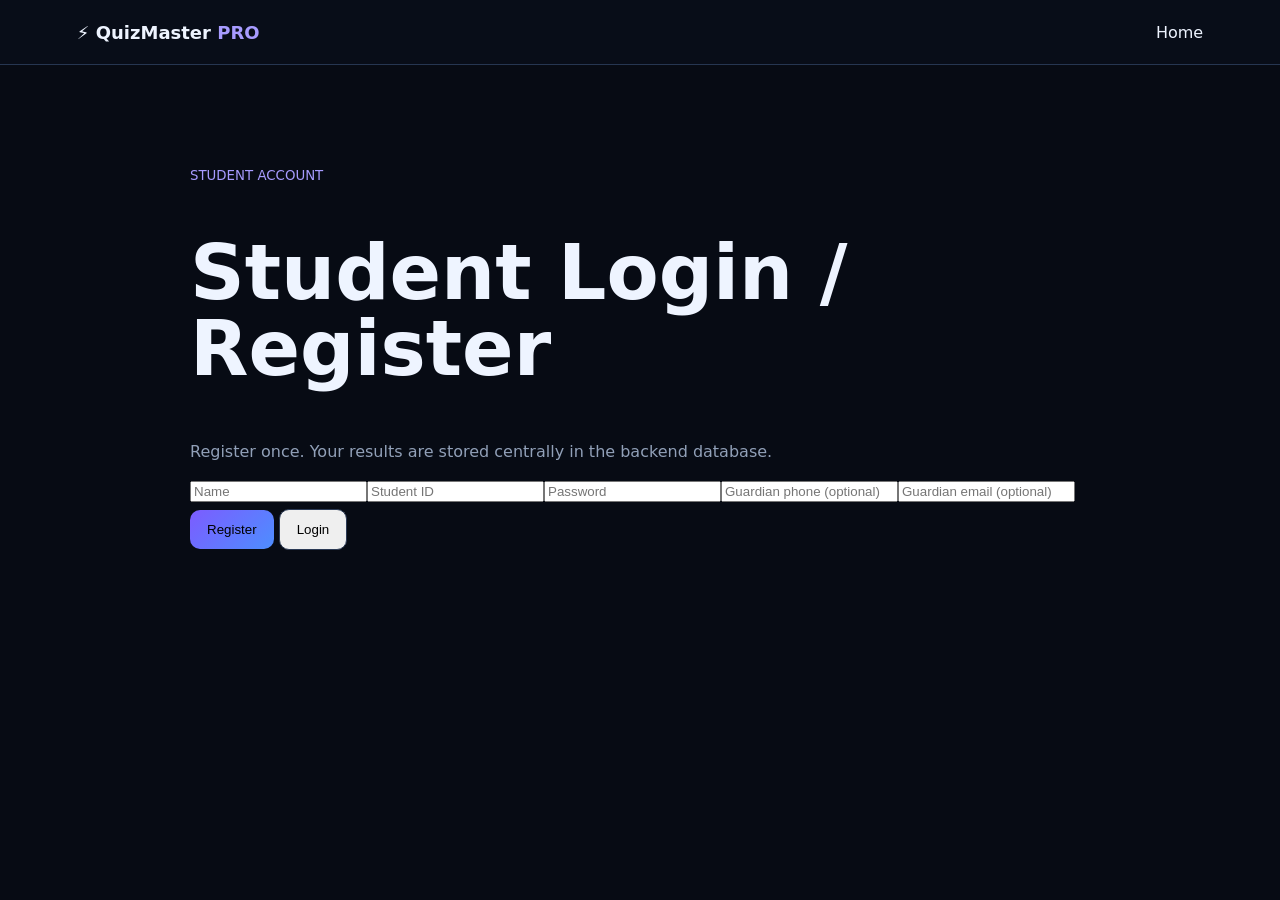
==== frontend/student.html @ 4ca925cd "Add files via upload" ====
<!doctype html><html><head><meta name="viewport" content="width=device-width,initial-scale=1"><title>Student Portal</title><link rel="stylesheet" href="style.css"></head><body><header><b>⚡ QuizMaster <i>PRO</i></b><nav><a href="index.html">Home</a></nav></header><main class="hero"><small>STUDENT ACCOUNT</small><h1>Student Login / Register</h1><p>Register once. Your results are stored centrally in the backend database.</p><input id="name" placeholder="Name"><input id="sid" placeholder="Student ID"><input id="password" type="password" placeholder="Password"><input id="phone" placeholder="Guardian phone (optional)"><input id="email" placeholder="Guardian email (optional)"><br><button class="btn primary" onclick="register()">Register</button><button class="btn" onclick="login()">Login</button><p id="msg"></p></main><script>const API='/api';async function register(){let r=await fetch(API+'/auth/student/register',{method:'POST',headers:{'Content-Type':'application/json'},body:JSON.stringify({name:name.value,student_id:sid.value,password:password.value,guardian_phone:phone.value,guardian_email:email.value})});let d=await r.json();if(!r.ok)return msg.textContent=d.error;localStorage.token=d.token;localStorage.user=JSON.stringify(d.user);location.href='quiz.html'}async function login(){let r=await fetch(API+'/auth/login',{method:'POST',headers:{'Content-Type':'application/json'},body:JSON.stringify({username:sid.value,password:password.value})});let d=await r.json();if(!r.ok)return msg.textContent=d.error;localStorage.token=d.token;localStorage.user=JSON.stringify(d.user);location.href='quiz.html'}</script></body></html>
---- frontend/style.css ----
*{box-sizing:border-box}body{margin:0;background:#070b14;color:#eef4ff;font-family:system-ui,Arial}header{height:65px;padding:0 6%;display:flex;align-items:center;justify-content:space-between;border-bottom:1px solid #263651;background:#080d18;position:sticky;top:0}header b{font-size:18px}header i,em{color:#a79bff;font-style:normal}nav{display:flex;gap:18px}a{color:inherit;text-decoration:none}.hero{max-width:900px;margin:100px auto 50px}.hero h1{font-size:clamp(42px,8vw,76px);line-height:1}.hero p{color:#91a0b8;max-width:700px;line-height:1.7}.hero small{color:#a79bff}.btn{display:inline-block;padding:12px 17px;border:1px solid #2b3a55;border-radius:10px;margin:7px 5px 7px 0}.primary{background:linear-gradient(135deg,#7c5cff,#4d8eff);border:0}.cards{display:grid;grid-template-columns:repeat(4,1fr);gap:15px;max-width:1100px;margin:auto}.cards div{background:#0e1728;border:1px solid #263651;border-radius:16px;padding:22px}.cards b{display:block;margin:12px 0}.cards p{color:#91a0b8;font-size:13px}@media(max-width:800px){.cards{grid-template-columns:1fr}.hero{margin-top:60px;padding:0 18px}}
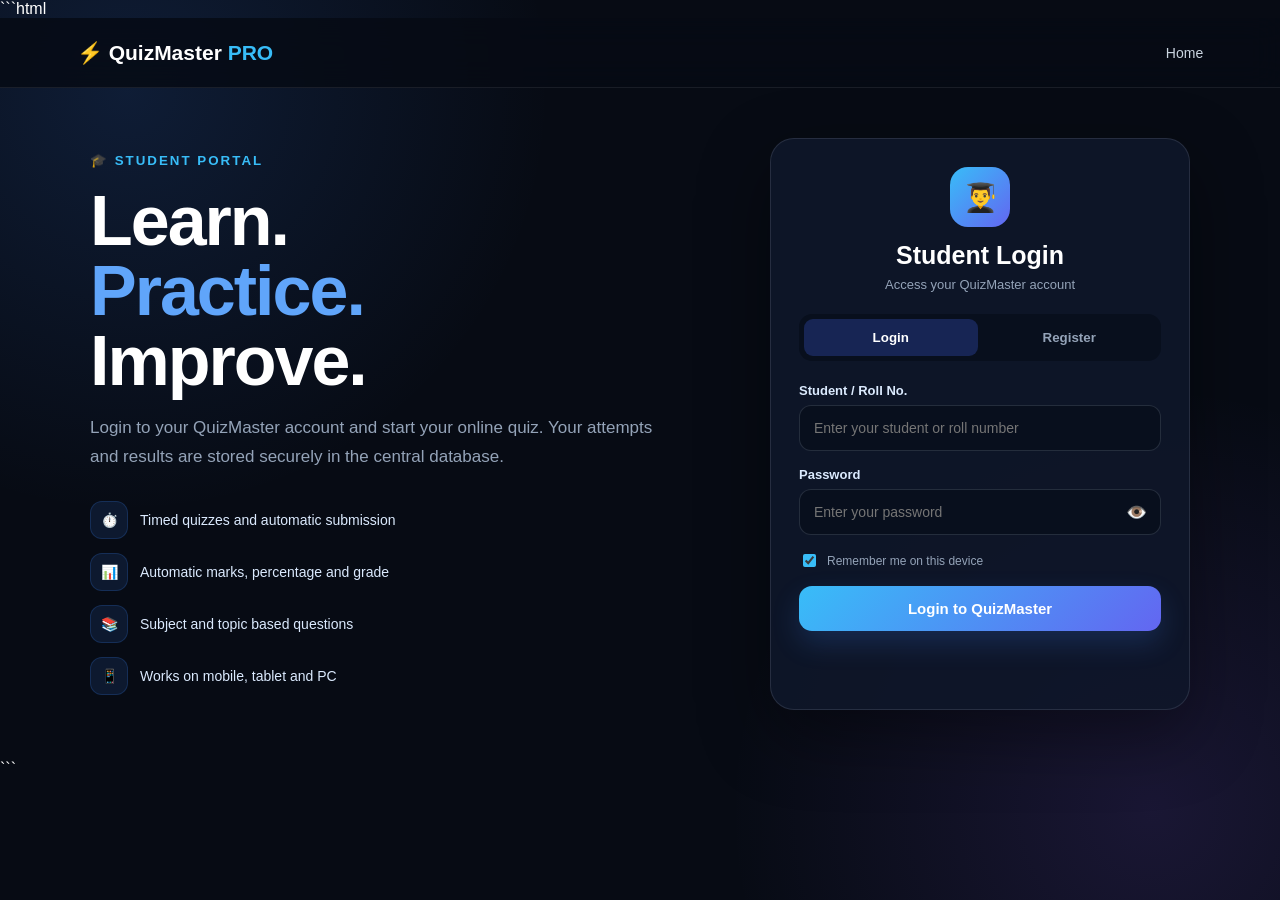
==== commit 6810cac6: "Fix student login and redistation" ====
--- a/frontend/student.html
+++ b/frontend/student.html
@@ -1 +1,1020 @@
-<!doctype html><html><head><meta name="viewport" content="width=device-width,initial-scale=1"><title>Student Portal</title><link rel="stylesheet" href="style.css"></head><body><header><b>⚡ QuizMaster <i>PRO</i></b><nav><a href="index.html">Home</a></nav></header><main class="hero"><small>STUDENT ACCOUNT</small><h1>Student Login / Register</h1><p>Register once. Your results are stored centrally in the backend database.</p><input id="name" placeholder="Name"><input id="sid" placeholder="Student ID"><input id="password" type="password" placeholder="Password"><input id="phone" placeholder="Guardian phone (optional)"><input id="email" placeholder="Guardian email (optional)"><br><button class="btn primary" onclick="register()">Register</button><button class="btn" onclick="login()">Login</button><p id="msg"></p></main><script>const API='/api';async function register(){let r=await fetch(API+'/auth/student/register',{method:'POST',headers:{'Content-Type':'application/json'},body:JSON.stringify({name:name.value,student_id:sid.value,password:password.value,guardian_phone:phone.value,guardian_email:email.value})});let d=await r.json();if(!r.ok)return msg.textContent=d.error;localStorage.token=d.token;localStorage.user=JSON.stringify(d.user);location.href='quiz.html'}async function login(){let r=await fetch(API+'/auth/login',{method:'POST',headers:{'Content-Type':'application/json'},body:JSON.stringify({username:sid.value,password:password.value})});let d=await r.json();if(!r.ok)return msg.textContent=d.error;localStorage.token=d.token;localStorage.user=JSON.stringify(d.user);location.href='quiz.html'}</script></body></html>+```html
+<!DOCTYPE html>
+<html lang="en">
+<head>
+  <meta charset="UTF-8">
+  <meta name="viewport" content="width=device-width, initial-scale=1.0">
+  <meta name="theme-color" content="#080d18">
+
+  <title>Student Portal | QuizMaster PRO</title>
+
+  <link rel="stylesheet" href="style.css">
+
+  <style>
+    * {
+      box-sizing: border-box;
+    }
+
+    body {
+      margin: 0;
+      min-height: 100vh;
+      font-family: Arial, sans-serif;
+      background:
+        radial-gradient(circle at 10% 10%, rgba(59,130,246,.15), transparent 30%),
+        radial-gradient(circle at 90% 90%, rgba(139,92,246,.14), transparent 30%),
+        #070b14;
+      color: #fff;
+    }
+
+    header {
+      min-height: 70px;
+      padding: 0 6%;
+      display: flex;
+      align-items: center;
+      justify-content: space-between;
+      border-bottom: 1px solid rgba(255,255,255,.08);
+      background: rgba(7,11,20,.85);
+      backdrop-filter: blur(15px);
+    }
+
+    header b {
+      font-size: 21px;
+    }
+
+    header i {
+      color: #38bdf8;
+      font-style: normal;
+    }
+
+    header a {
+      color: #cbd5e1;
+      text-decoration: none;
+      font-size: 14px;
+    }
+
+    .student-container {
+      width: min(1100px, 92%);
+      margin: 50px auto;
+      display: grid;
+      grid-template-columns: 1fr 420px;
+      gap: 60px;
+      align-items: center;
+    }
+
+    .intro small {
+      color: #38bdf8;
+      font-weight: 800;
+      letter-spacing: 2px;
+    }
+
+    .intro h1 {
+      font-size: clamp(42px, 6vw, 70px);
+      line-height: 1;
+      margin: 18px 0;
+      letter-spacing: -2px;
+    }
+
+    .intro h1 span {
+      color: #60a5fa;
+    }
+
+    .intro p {
+      max-width: 580px;
+      color: #94a3b8;
+      font-size: 17px;
+      line-height: 1.7;
+    }
+
+    .features {
+      margin-top: 30px;
+      display: grid;
+      gap: 14px;
+    }
+
+    .feature {
+      display: flex;
+      align-items: center;
+      gap: 12px;
+      color: #dbeafe;
+      font-size: 14px;
+    }
+
+    .feature-icon {
+      width: 38px;
+      height: 38px;
+      border-radius: 12px;
+      display: grid;
+      place-items: center;
+      background: rgba(59,130,246,.12);
+      border: 1px solid rgba(59,130,246,.2);
+    }
+
+    .login-card {
+      background: rgba(15,23,42,.9);
+      border: 1px solid rgba(148,163,184,.18);
+      border-radius: 24px;
+      padding: 28px;
+      box-shadow: 0 25px 70px rgba(0,0,0,.4);
+    }
+
+    .card-top {
+      text-align: center;
+      margin-bottom: 22px;
+    }
+
+    .avatar {
+      width: 60px;
+      height: 60px;
+      margin: 0 auto 14px;
+      border-radius: 18px;
+      display: grid;
+      place-items: center;
+      font-size: 28px;
+      background: linear-gradient(135deg,#38bdf8,#6366f1);
+    }
+
+    .card-top h2 {
+      margin: 0 0 7px;
+      font-size: 25px;
+    }
+
+    .card-top p {
+      margin: 0;
+      color: #94a3b8;
+      font-size: 13px;
+    }
+
+    .tabs {
+      display: grid;
+      grid-template-columns: 1fr 1fr;
+      gap: 5px;
+      padding: 5px;
+      background: #080f1d;
+      border-radius: 13px;
+      margin-bottom: 22px;
+    }
+
+    .tab {
+      border: 0;
+      border-radius: 9px;
+      padding: 11px;
+      background: transparent;
+      color: #94a3b8;
+      cursor: pointer;
+      font-weight: 700;
+    }
+
+    .tab.active {
+      background: #172554;
+      color: white;
+    }
+
+    .field {
+      margin-bottom: 16px;
+    }
+
+    .field label {
+      display: block;
+      margin-bottom: 7px;
+      color: #dbeafe;
+      font-size: 13px;
+      font-weight: 700;
+    }
+
+    .field input {
+      width: 100%;
+      padding: 14px;
+      border-radius: 12px;
+      border: 1px solid rgba(148,163,184,.2);
+      background: #080f1d;
+      color: white;
+      outline: none;
+      font-size: 14px;
+    }
+
+    .field input:focus {
+      border-color: #38bdf8;
+      box-shadow: 0 0 0 3px rgba(56,189,248,.1);
+    }
+
+    .password-wrapper {
+      position: relative;
+    }
+
+    .password-wrapper input {
+      padding-right: 50px;
+    }
+
+    .show-password {
+      position: absolute;
+      right: 8px;
+      top: 50%;
+      transform: translateY(-50%);
+      background: transparent;
+      border: 0;
+      color: #94a3b8;
+      cursor: pointer;
+      font-size: 17px;
+    }
+
+    .guardian-box {
+      margin: 5px 0 17px;
+      border-top: 1px solid rgba(148,163,184,.12);
+      padding-top: 14px;
+    }
+
+    .guardian-box summary {
+      cursor: pointer;
+      color: #93c5fd;
+      font-size: 13px;
+      font-weight: 700;
+      margin-bottom: 14px;
+    }
+
+    .remember {
+      display: flex;
+      align-items: center;
+      gap: 8px;
+      color: #94a3b8;
+      font-size: 12px;
+      margin-bottom: 16px;
+    }
+
+    .remember input {
+      accent-color: #38bdf8;
+    }
+
+    .submit-btn {
+      width: 100%;
+      padding: 14px;
+      border: 0;
+      border-radius: 13px;
+      background: linear-gradient(135deg,#38bdf8,#6366f1);
+      color: white;
+      font-size: 15px;
+      font-weight: 800;
+      cursor: pointer;
+      box-shadow: 0 12px 28px rgba(59,130,246,.2);
+    }
+
+    .submit-btn:hover {
+      transform: translateY(-1px);
+    }
+
+    .submit-btn:disabled {
+      opacity: .6;
+      cursor: wait;
+    }
+
+    #message {
+      min-height: 20px;
+      margin: 14px 0 0;
+      text-align: center;
+      font-size: 13px;
+      color: #94a3b8;
+    }
+
+    #message.success {
+      color: #86efac;
+    }
+
+    #message.error {
+      color: #fca5a5;
+    }
+
+    @media (max-width: 850px) {
+      .student-container {
+        grid-template-columns: 1fr;
+        gap: 30px;
+        margin-top: 30px;
+      }
+
+      .intro {
+        text-align: center;
+      }
+
+      .intro p {
+        margin-left: auto;
+        margin-right: auto;
+      }
+
+      .features {
+        width: fit-content;
+        margin-left: auto;
+        margin-right: auto;
+        text-align: left;
+      }
+    }
+
+    @media (max-width: 480px) {
+      header {
+        padding: 0 5%;
+      }
+
+      .student-container {
+        width: 94%;
+        margin: 25px auto 50px;
+      }
+
+      .login-card {
+        padding: 20px;
+        border-radius: 20px;
+      }
+
+      .intro h1 {
+        font-size: 40px;
+      }
+    }
+  </style>
+</head>
+
+<body>
+
+<header>
+  <b>⚡ QuizMaster <i>PRO</i></b>
+
+  <nav>
+    <a href="index.html">Home</a>
+  </nav>
+</header>
+
+
+<main class="student-container">
+
+  <!-- LEFT SIDE -->
+  <section class="intro">
+
+    <small>🎓 STUDENT PORTAL</small>
+
+    <h1>
+      Learn.<br>
+      <span>Practice.</span><br>
+      Improve.
+    </h1>
+
+    <p>
+      Login to your QuizMaster account and start your online quiz.
+      Your attempts and results are stored securely in the central database.
+    </p>
+
+    <div class="features">
+
+      <div class="feature">
+        <span class="feature-icon">⏱️</span>
+        Timed quizzes and automatic submission
+      </div>
+
+      <div class="feature">
+        <span class="feature-icon">📊</span>
+        Automatic marks, percentage and grade
+      </div>
+
+      <div class="feature">
+        <span class="feature-icon">📚</span>
+        Subject and topic based questions
+      </div>
+
+      <div class="feature">
+        <span class="feature-icon">📱</span>
+        Works on mobile, tablet and PC
+      </div>
+
+    </div>
+
+  </section>
+
+
+  <!-- LOGIN CARD -->
+  <section class="login-card">
+
+    <div class="card-top">
+
+      <div class="avatar">
+        👨‍🎓
+      </div>
+
+      <h2 id="cardTitle">
+        Student Login
+      </h2>
+
+      <p id="cardSubtitle">
+        Access your QuizMaster account
+      </p>
+
+    </div>
+
+
+    <!-- LOGIN / REGISTER TABS -->
+
+    <div class="tabs">
+
+      <button
+        type="button"
+        id="loginTab"
+        class="tab active">
+        Login
+      </button>
+
+      <button
+        type="button"
+        id="registerTab"
+        class="tab">
+        Register
+      </button>
+
+    </div>
+
+
+    <form id="studentForm">
+
+      <!-- NAME -->
+
+      <div
+        class="field"
+        id="nameField"
+        style="display:none;">
+
+        <label for="studentName">
+          Full Name
+        </label>
+
+        <input
+          id="studentName"
+          type="text"
+          autocomplete="name"
+          placeholder="Enter your full name">
+
+      </div>
+
+
+      <!-- STUDENT ID -->
+
+      <div class="field">
+
+        <label for="studentId">
+          Student / Roll No.
+        </label>
+
+        <input
+          id="studentId"
+          type="text"
+          autocomplete="username"
+          placeholder="Enter your student or roll number"
+          required>
+
+      </div>
+
+
+      <!-- PASSWORD -->
+
+      <div class="field">
+
+        <label for="studentPassword">
+          Password
+        </label>
+
+        <div class="password-wrapper">
+
+          <input
+            id="studentPassword"
+            type="password"
+            autocomplete="current-password"
+            placeholder="Enter your password"
+            required>
+
+          <button
+            type="button"
+            class="show-password"
+            id="showPassword">
+            👁️
+          </button>
+
+        </div>
+
+      </div>
+
+
+      <!-- GUARDIAN DETAILS -->
+
+      <details
+        class="guardian-box"
+        id="guardianBox"
+        style="display:none;">
+
+        <summary>
+          Guardian Contact — Optional
+        </summary>
+
+        <div class="field">
+
+          <label for="guardianPhone">
+            Guardian Phone
+          </label>
+
+          <input
+            id="guardianPhone"
+            type="tel"
+            autocomplete="tel"
+            placeholder="Optional">
+
+        </div>
+
+        <div class="field">
+
+          <label for="guardianEmail">
+            Guardian Email
+          </label>
+
+          <input
+            id="guardianEmail"
+            type="email"
+            autocomplete="email"
+            placeholder="Optional">
+
+        </div>
+
+      </details>
+
+
+      <!-- REMEMBER -->
+
+      <label class="remember">
+
+        <input
+          type="checkbox"
+          id="rememberMe"
+          checked>
+
+        Remember me on this device
+
+      </label>
+
+
+      <!-- BUTTON -->
+
+      <button
+        type="submit"
+        id="submitBtn"
+        class="submit-btn">
+
+        Login to QuizMaster
+
+      </button>
+
+
+      <!-- MESSAGE -->
+
+      <p id="message"></p>
+
+    </form>
+
+  </section>
+
+</main>
+
+
+<script>
+
+const API = "/api";
+
+let mode = "login";
+
+
+const form =
+  document.getElementById("studentForm");
+
+const loginTab =
+  document.getElementById("loginTab");
+
+const registerTab =
+  document.getElementById("registerTab");
+
+const nameField =
+  document.getElementById("nameField");
+
+const guardianBox =
+  document.getElementById("guardianBox");
+
+const cardTitle =
+  document.getElementById("cardTitle");
+
+const cardSubtitle =
+  document.getElementById("cardSubtitle");
+
+const submitBtn =
+  document.getElementById("submitBtn");
+
+const message =
+  document.getElementById("message");
+
+const passwordInput =
+  document.getElementById("studentPassword");
+
+
+/* ---------------------------
+   LOGIN / REGISTER MODE
+---------------------------- */
+
+function setMode(newMode) {
+
+  mode = newMode;
+
+  const registerMode =
+    mode === "register";
+
+
+  loginTab.classList.toggle(
+    "active",
+    !registerMode
+  );
+
+  registerTab.classList.toggle(
+    "active",
+    registerMode
+  );
+
+
+  nameField.style.display =
+    registerMode ? "block" : "none";
+
+
+  guardianBox.style.display =
+    registerMode ? "block" : "none";
+
+
+  cardTitle.textContent =
+    registerMode
+      ? "Create Student Account"
+      : "Student Login";
+
+
+  cardSubtitle.textContent =
+    registerMode
+      ? "Register once to start taking quizzes"
+      : "Access your QuizMaster account";
+
+
+  submitBtn.textContent =
+    registerMode
+      ? "Create Account"
+      : "Login to QuizMaster";
+
+
+  passwordInput.autocomplete =
+    registerMode
+      ? "new-password"
+      : "current-password";
+
+
+  clearMessage();
+}
+
+
+loginTab.addEventListener(
+  "click",
+  function () {
+
+    setMode("login");
+
+  }
+);
+
+
+registerTab.addEventListener(
+  "click",
+  function () {
+
+    setMode("register");
+
+  }
+);
+
+
+/* ---------------------------
+   SHOW / HIDE PASSWORD
+---------------------------- */
+
+document
+  .getElementById("showPassword")
+  .addEventListener(
+    "click",
+    function () {
+
+      if (
+        passwordInput.type === "password"
+      ) {
+
+        passwordInput.type = "text";
+
+        this.textContent = "🙈";
+
+      } else {
+
+        passwordInput.type = "password";
+
+        this.textContent = "👁️";
+
+      }
+
+    }
+  );
+
+
+/* ---------------------------
+   MESSAGE
+---------------------------- */
+
+function clearMessage() {
+
+  message.textContent = "";
+
+  message.className = "";
+
+}
+
+
+function showMessage(
+  text,
+  type = ""
+) {
+
+  message.textContent = text;
+
+  message.className = type;
+
+}
+
+
+/* ---------------------------
+   LOGIN / REGISTER
+---------------------------- */
+
+form.addEventListener(
+  "submit",
+  async function (event) {
+
+    event.preventDefault();
+
+
+    const name =
+      document
+        .getElementById("studentName")
+        .value
+        .trim();
+
+
+    const studentId =
+      document
+        .getElementById("studentId")
+        .value
+        .trim();
+
+
+    const password =
+      passwordInput.value.trim();
+
+
+    const guardianPhone =
+      document
+        .getElementById("guardianPhone")
+        .value
+        .trim();
+
+
+    const guardianEmail =
+      document
+        .getElementById("guardianEmail")
+        .value
+        .trim();
+
+
+    const remember =
+      document
+        .getElementById("rememberMe")
+        .checked;
+
+
+    /* VALIDATION */
+
+    if (
+      !studentId ||
+      !password
+    ) {
+
+      showMessage(
+        "Please enter Student/Roll No. and Password.",
+        "error"
+      );
+
+      return;
+
+    }
+
+
+    if (
+      mode === "register" &&
+      !name
+    ) {
+
+      showMessage(
+        "Please enter your full name.",
+        "error"
+      );
+
+      return;
+
+    }
+
+
+    submitBtn.disabled = true;
+
+
+    showMessage(
+      mode === "register"
+        ? "Creating your account..."
+        : "Signing you in..."
+    );
+
+
+    try {
+
+      let endpoint;
+
+      let body;
+
+
+      /* REGISTER */
+
+      if (mode === "register") {
+
+        endpoint =
+          API +
+          "/auth/student/register";
+
+
+        body = {
+
+          name: name,
+
+          student_id: studentId,
+
+          password: password,
+
+          guardian_phone:
+            guardianPhone || null,
+
+          guardian_email:
+            guardianEmail || null
+
+        };
+
+      }
+
+
+      /* LOGIN */
+
+      else {
+
+        endpoint =
+          API +
+          "/auth/login";
+
+
+        body = {
+
+          username: studentId,
+
+          password: password
+
+        };
+
+      }
+
+
+      const response =
+        await fetch(
+          endpoint,
+          {
+
+            method: "POST",
+
+            headers: {
+
+              "Content-Type":
+                "application/json"
+
+            },
+
+            body:
+              JSON.stringify(body)
+
+          }
+        );
+
+
+      const data =
+        await response.json();
+
+
+      if (!response.ok) {
+
+        throw new Error(
+          data.error ||
+          data.message ||
+          "Request failed."
+        );
+
+      }
+
+
+      /* SAVE LOGIN */
+
+      if (remember) {
+
+        localStorage.setItem(
+          "token",
+          data.token
+        );
+
+        localStorage.setItem(
+          "user",
+          JSON.stringify(data.user)
+        );
+
+      } else {
+
+        sessionStorage.setItem(
+          "token",
+          data.token
+        );
+
+        sessionStorage.setItem(
+          "user",
+          JSON.stringify(data.user)
+        );
+
+      }
+
+
+      showMessage(
+        mode === "register"
+          ? "Account created successfully!"
+          : "Login successful!",
+        "success"
+      );
+
+
+      /* OPEN QUIZ */
+
+      setTimeout(
+        function () {
+
+          window.location.href =
+            "quiz.html";
+
+        },
+        700
+      );
+
+
+    } catch (error) {
+
+      console.error(error);
+
+      showMessage(
+        error.message ||
+        "Unable to connect to the server.",
+        "error"
+      );
+
+    } finally {
+
+      submitBtn.disabled = false;
+
+    }
+
+  }
+);
+
+
+/* ---------------------------
+   EXISTING LOGIN
+---------------------------- */
+
+if (
+  localStorage.getItem("token") ||
+  sessionStorage.getItem("token")
+) {
+
+  showMessage(
+    "You are already signed in on this device.",
+    "success"
+  );
+
+}
+
+</script>
+
+</body>
+</html>
+```
